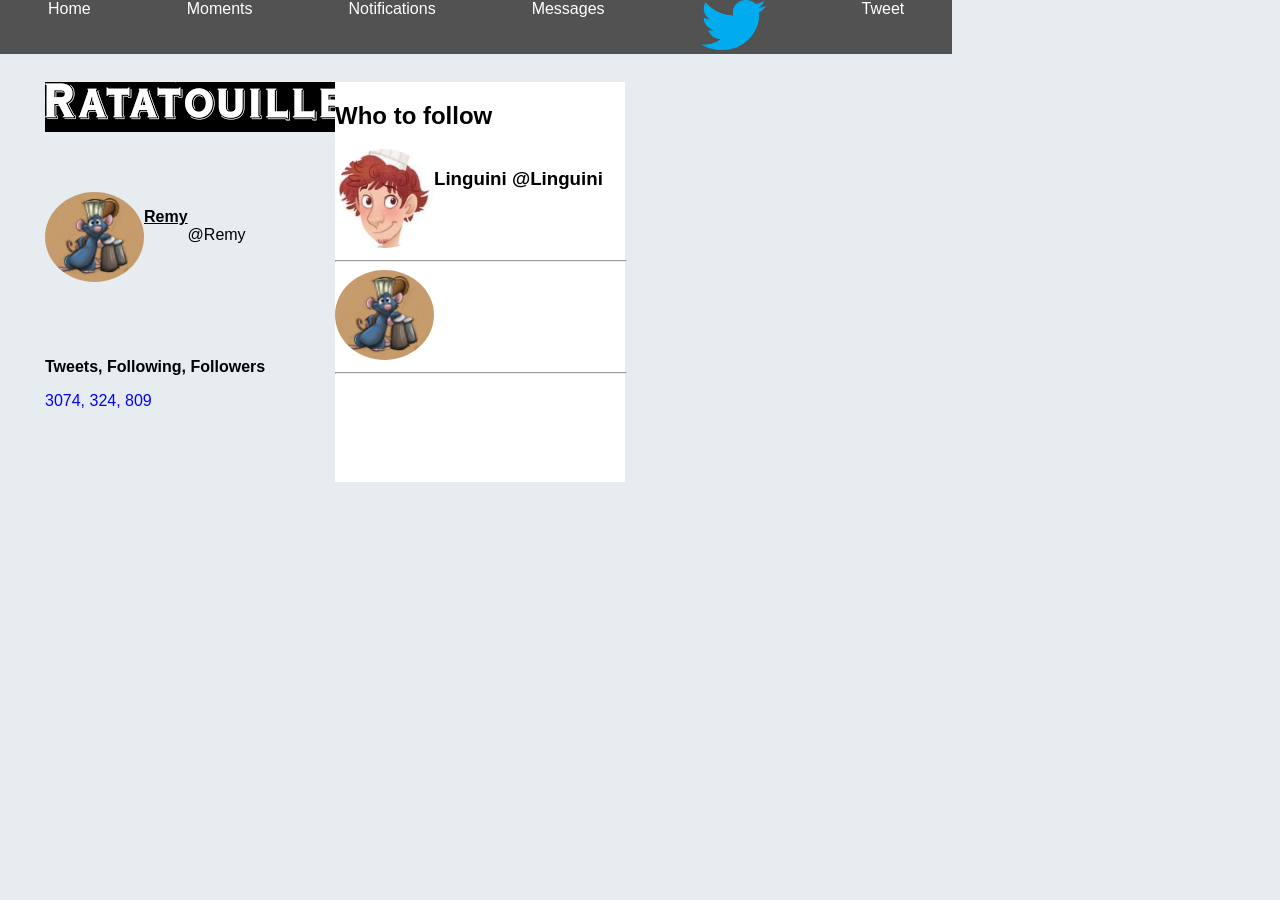
==== lab1-files/index.html @ 5dbcbe1a "stuff we did in lab" ====
<!DOCTYPE html>
<html>

<head>
  <title></title>
  <link rel="stylesheet" type="text/css" href="index.css">

</head>

<body>
  <header class="top-bar">
    <ul> <!--Taken from W3Schools, navbar-->
      <li><a href="#home">Home</a></li>
      <li><a href="#moments">Moments</a></li>
      <li><a href="#notifications">Notifications</a></li>
      <li><a href="#messages">Messages</a></li>
      <li class="Icon"><a href="#Icon"> <!--Probably can make this an element that centers on center of header-->
          <img src="./images/twitter-logo.png" width="65rem" height="50rem">
        </a>
      </li>
      <li class="Tweet"><a href="#tweet">Tweet</a></li>
    </ul>
  </header>

  <!-- TODO: Create HTML elements for Twitter mockup inside body -->
  <div class="content-wrapper">
    <div class="Content-Left">
      <div> <!--Cover Picture-->
        <img src="./images/ratatouille-banner.png">
      </div>
      <div class="Profile_Pic"> <!--Profile Picture-->
        <img src="./images/ratatouille.jpg">
      </div>
      <p><u><b>Remy</b></u></p>
      <p><br>@Remy</p>
      <div> <!--Profile Stats-->
        <p> <b>Tweets, Following, Followers</b> <br></p>
        <p class="profile-stats"> 3074, 324, 809</p>
      </div>
    </div>
    <div class="Content-Center"> </div>
    <div class="Content-Right">
      <h2>Who to follow</h2>
      <div class="profile-suggestion">
        <div class="Profile_Pic"><img src="./images/linguini.png"></div>
        <h3><b>Linguini</b> @Linguini</h3>
      </div>
      <hr class="line">
      <div>
        <div class="Profile_Pic"><img src="./images/ratatouille.jpg"></div>
      </div>
      <hr class="line">
    </div>
  </div>

</body>

</html>
---- lab1-files/index.css ----
/* Feel free to edit CSS of body if you'd like. We provide you the light gray background color and font family in the body styling */
body {
  font-family: "Helvetica Neue",Helvetica,Arial,sans-serif;
  margin: 0;
  background-color: #e6ecf0;
}

.top-bar{
  max-width: 1190px;
}

/* TODO: Create CSS for your Twitter Mockup */
ul {
  list-style-type: none;
  margin: 0;
  padding: 0;
  background-color: #525252;
  display: flex;
  position: fixed;
  top: 0; left: 0;
  z-index: 100;
}

ul li a {
  display: flexbox;
  color: white;
  padding: 1rem 3rem;
  text-decoration: none;
}

ul li a:hover {
  background-color: lightblue;
}

.Icon {
  justify-content: center;
}

.Tweet {
  margin-left: auto;
}

.content-wrapper {
  padding-top: 2%;
  max-width: 1190px;
  margin: 56px auto;
  background-color: #E6ECF0;
  display: flex;
}
.Content-Left {
  width: 290px;
  display: flex;
  flex-direction: row;
  flex-wrap: wrap;
  
}

.Profile_Pic img {
  border: blue 10px;
  border-radius: 50%;
  max-width: 99px; 
}

.Content-Center {

}

.Content-Right{
  width: 290px;
  height: 400px;
  background-color: white;
  display: flex;
  flex-direction: column;
}

.profile-suggestion {
  display: flex;
}

.line {
  width: 100%;
}

.profile-stats{
  color:blue
}
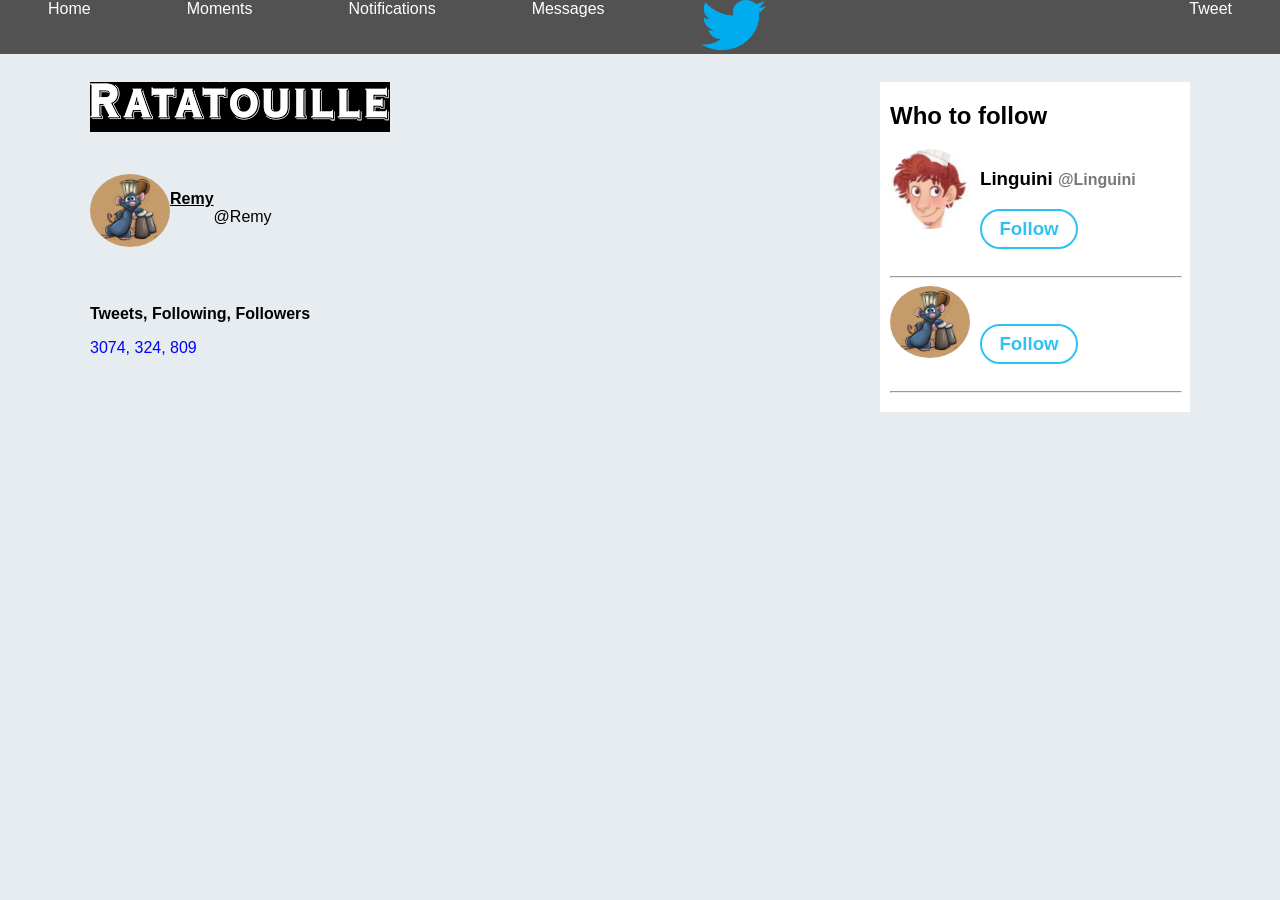
==== commit d3eceb80: "Expanded top bar, filled out right content" ====
--- a/lab1-files/index.html
+++ b/lab1-files/index.html
@@ -41,13 +41,21 @@
     <div class="Content-Center"> </div>
     <div class="Content-Right">
       <h2>Who to follow</h2>
+
       <div class="profile-suggestion">
         <div class="Profile_Pic"><img src="./images/linguini.png"></div>
-        <h3><b>Linguini</b> @Linguini</h3>
+        <div>
+          <h3>Linguini <small class="at">@Linguini</small></h3>
+          <h3 class="follow-button">Follow</h3>
+        </div>
       </div>
       <hr class="line">
-      <div>
+      <div class="profile-suggestion">
         <div class="Profile_Pic"><img src="./images/ratatouille.jpg"></div>
+        <div>
+          <div class="placeholder"></div>
+          <h3 class="follow-button">Follow</h3>
+        </div>
       </div>
       <hr class="line">
     </div>
--- a/lab1-files/index.css
+++ b/lab1-files/index.css
@@ -6,7 +6,11 @@
 }
 
 .top-bar{
-  max-width: 1190px;
+  position: fixed;
+  top: 0; left: 0;
+  right: 0;
+  z-index: 100;
+  height: 46px;
 }
 
 /* TODO: Create CSS for your Twitter Mockup */
@@ -16,9 +20,9 @@
   padding: 0;
   background-color: #525252;
   display: flex;
-  position: fixed;
+  /*position: fixed;
   top: 0; left: 0;
-  z-index: 100;
+  z-index: 100;*/
 }
 
 ul li a {
@@ -46,6 +50,7 @@
   margin: 56px auto;
   background-color: #E6ECF0;
   display: flex;
+  justify-content: center;
 }
 .Content-Left {
   width: 290px;
@@ -58,23 +63,44 @@
 .Profile_Pic img {
   border: blue 10px;
   border-radius: 50%;
-  max-width: 99px; 
+  max-width: 80px; 
 }
 
 .Content-Center {
-
+  width: 500px;
 }
 
 .Content-Right{
   width: 290px;
-  height: 400px;
+  height: 330px;
   background-color: white;
   display: flex;
   flex-direction: column;
+  padding-left: 10px;
+  padding-right: 10px;
+}
+
+.follow-button {
+  color: rgb(45, 194, 244);
+  border: 2px solid rgb(45, 194, 244);
+  border-radius: 20px;
+  padding: 7px;
+  width: 80px;
+  text-align: center;
 }
 
 .profile-suggestion {
   display: flex;
+  gap: 10px;
+}
+
+.placeholder {
+  height: 20px;
+}
+
+.at {
+  color: rgb(120, 120, 120);
+  font-size: 16px;
 }
 
 .line {
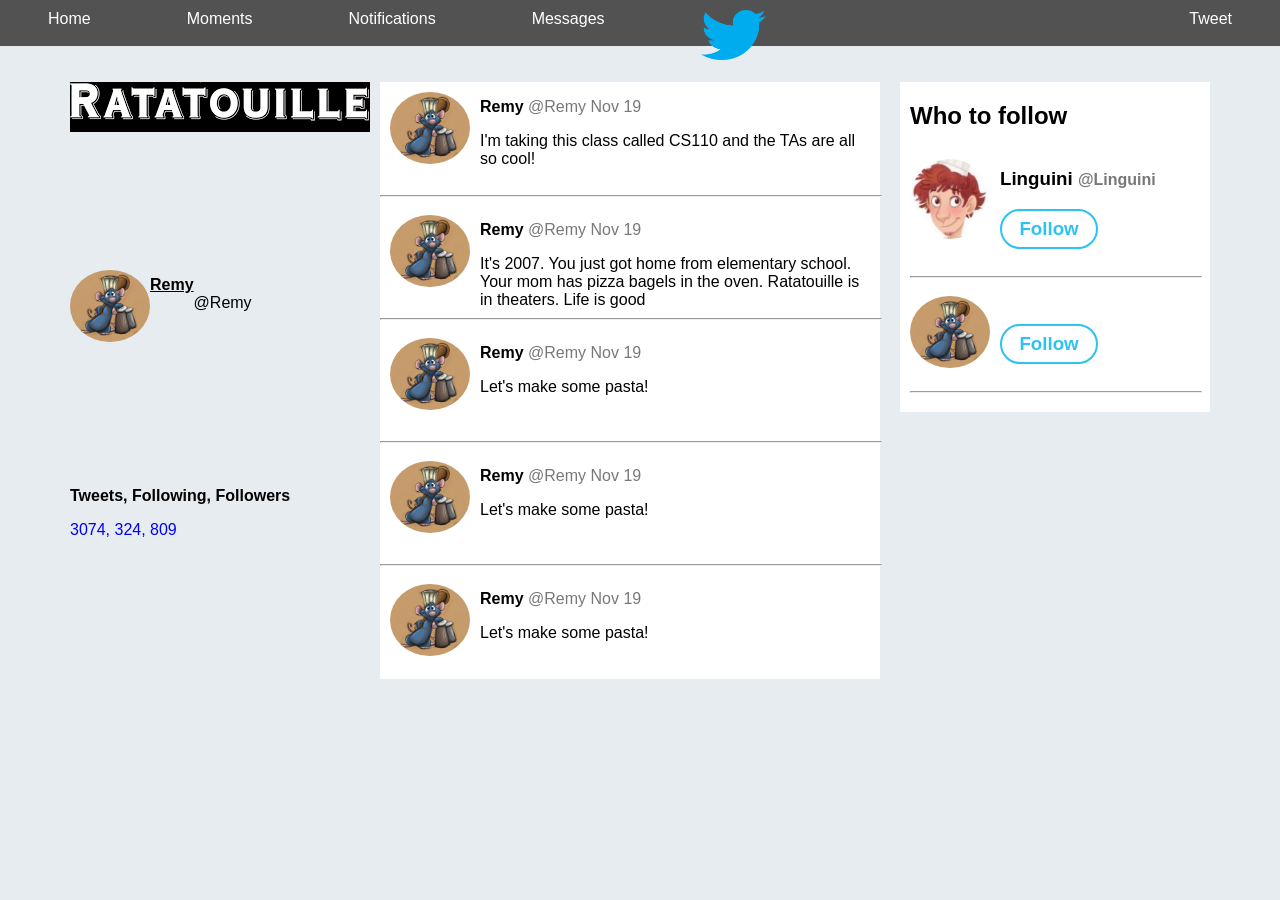
==== commit 3cfac0bc: "Added tweets box" ====
--- a/lab1-files/index.html
+++ b/lab1-files/index.html
@@ -9,7 +9,8 @@
 
 <body>
   <header class="top-bar">
-    <ul> <!--Taken from W3Schools, navbar-->
+    <div class="nav-elements">
+      <ul> <!--Taken from W3Schools, navbar-->
       <li><a href="#home">Home</a></li>
       <li><a href="#moments">Moments</a></li>
       <li><a href="#notifications">Notifications</a></li>
@@ -20,6 +21,7 @@
       </li>
       <li class="Tweet"><a href="#tweet">Tweet</a></li>
     </ul>
+    </div>
   </header>
 
   <!-- TODO: Create HTML elements for Twitter mockup inside body -->
@@ -38,7 +40,46 @@
         <p class="profile-stats"> 3074, 324, 809</p>
       </div>
     </div>
-    <div class="Content-Center"> </div>
+    <div class="Content-Center">
+      <div class="tweet">
+        <div class="Profile_Pic"><img src="./images/ratatouille.jpg"></div>
+        <div class="tweet-content"><p><b>Remy</b> <small class="at">@Remy Nov 19</small></p>
+        <p>I'm taking this class called CS110 and the TAs are all so cool!</p></div>
+      </div>
+
+      <hr class="line">
+
+      <div class="tweet">
+        <div class="Profile_Pic"><img src="./images/ratatouille.jpg"></div>
+        <div class="tweet-content"><p><b>Remy</b> <small class="at">@Remy Nov 19</small></p>
+        <p>It's 2007. You just got home from elementary school. Your mom has pizza bagels in the oven. Ratatouille is in theaters. Life is good</p></div>
+      </div>
+
+      <hr class="line">
+
+      <div class="tweet">
+        <div class="Profile_Pic"><img src="./images/ratatouille.jpg"></div>
+        <div class="tweet-content"><p><b>Remy</b> <small class="at">@Remy Nov 19</small></p>
+        <p>Let's make some pasta!</p></div>
+      </div>
+
+      <hr class="line">
+
+      <div class="tweet">
+        <div class="Profile_Pic"><img src="./images/ratatouille.jpg"></div>
+        <div class="tweet-content"><p><b>Remy</b> <small class="at">@Remy Nov 19</small></p>
+        <p>Let's make some pasta!</p></div>
+      </div>
+
+      <hr class="line">
+
+      <div class="tweet">
+        <div class="Profile_Pic"><img src="./images/ratatouille.jpg"></div>
+        <div class="tweet-content"><p><b>Remy</b> <small class="at">@Remy Nov 19</small></p>
+        <p>Let's make some pasta!</p></div>
+      </div>
+    
+    </div>
     <div class="Content-Right">
       <h2>Who to follow</h2>
 
--- a/lab1-files/index.css
+++ b/lab1-files/index.css
@@ -11,6 +11,11 @@
   right: 0;
   z-index: 100;
   height: 46px;
+  background-color: #525252;
+}
+
+.nav-elements {
+  margin-top: 10px;
 }
 
 /* TODO: Create CSS for your Twitter Mockup */
@@ -18,7 +23,6 @@
   list-style-type: none;
   margin: 0;
   padding: 0;
-  background-color: #525252;
   display: flex;
   /*position: fixed;
   top: 0; left: 0;
@@ -64,10 +68,28 @@
   border: blue 10px;
   border-radius: 50%;
   max-width: 80px; 
+  margin-top: 10px;
 }
 
 .Content-Center {
   width: 500px;
+  display: flex;
+  flex-direction: column;
+  background-color: white;
+  margin-left: 20px;
+  margin-right: 20px;
+}
+
+.tweet {
+  height: 100px;
+  display: flex;
+  margin-left: 10px;
+  margin-right: 10px;
+  margin-bottom: 5px;
+}
+
+.tweet-content {
+  margin-left: 10px;
 }
 
 .Content-Right{
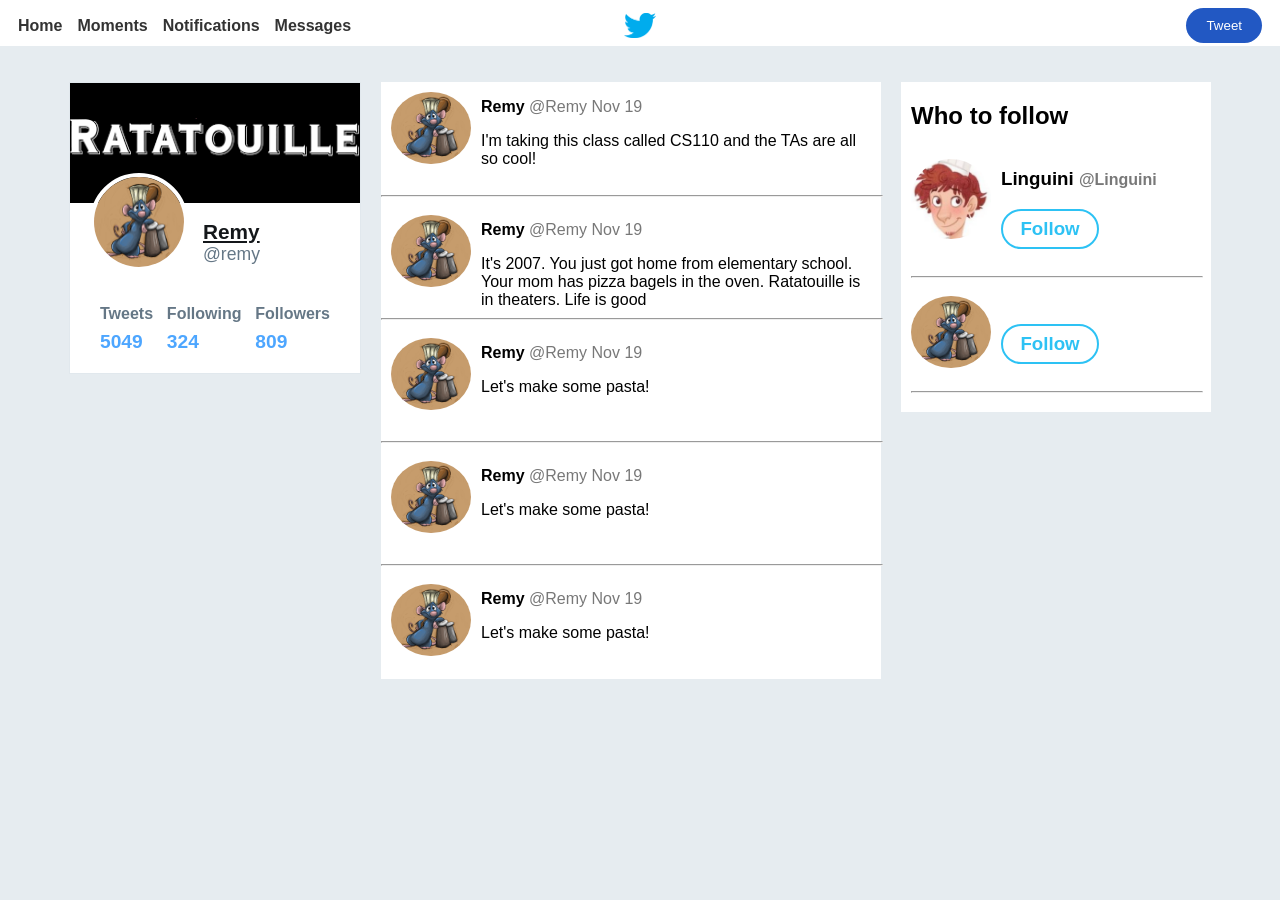
==== commit 198a397e: "Fixed navbar and content left" ====
--- a/lab1-files/index.html
+++ b/lab1-files/index.html
@@ -8,38 +8,61 @@
 </head>
 
 <body>
-  <header class="top-bar">
-    <div class="nav-elements">
-      <ul> <!--Taken from W3Schools, navbar-->
-      <li><a href="#home">Home</a></li>
-      <li><a href="#moments">Moments</a></li>
-      <li><a href="#notifications">Notifications</a></li>
-      <li><a href="#messages">Messages</a></li>
-      <li class="Icon"><a href="#Icon"> <!--Probably can make this an element that centers on center of header-->
-          <img src="./images/twitter-logo.png" width="65rem" height="50rem">
-        </a>
-      </li>
-      <li class="Tweet"><a href="#tweet">Tweet</a></li>
-    </ul>
+  <header>
+    <div>
+    <nav class="navbar">
+
+      <ul class="menu">
+        <li class="item"><a href="#">Home</a></li>
+        <li class="item"><a href="#">Moments</a></li>
+        <li class="item"><a href="#">Notifications</a></li>
+        <li class="item"><a href="#">Messages</a></li>
+      </ul>
+
+      <img
+        src="./images/twitter-logo.png"
+        alt="Logo"
+        class="logo"
+      />
+
+      <button>Tweet</button>
+    </nav>
     </div>
   </header>
 
   <!-- TODO: Create HTML elements for Twitter mockup inside body -->
   <div class="content-wrapper">
-    <div class="Content-Left">
-      <div> <!--Cover Picture-->
-        <img src="./images/ratatouille-banner.png">
-      </div>
-      <div class="Profile_Pic"> <!--Profile Picture-->
-        <img src="./images/ratatouille.jpg">
-      </div>
-      <p><u><b>Remy</b></u></p>
-      <p><br>@Remy</p>
-      <div> <!--Profile Stats-->
-        <p> <b>Tweets, Following, Followers</b> <br></p>
-        <p class="profile-stats"> 3074, 324, 809</p>
-      </div>
+    <div class="content-left">
+
+  <div class="cover-picture">
+    <img src="./images/ratatouille-banner.png" alt="Cover Banner">
+  </div>
+
+  <div class="profile-info-row">
+    <div class="profile-pic">
+      <img src="./images/ratatouille.jpg" alt="Remy">
     </div>
+    <div class="profile-text">
+      <p class="name"><u><b>Remy</b></u></p>
+      <p class="handle">@remy</p>
+    </div>
+  </div>
+  <div class="profile-stats">
+    <div class="stat">
+      <span class="stat-label">Tweets</span>
+      <span class="stat-value">5049</span>
+    </div>
+    <div class="stat">
+      <span class="stat-label">Following</span>
+      <span class="stat-value">324</span>
+    </div>
+    <div class="stat">
+      <span class="stat-label">Followers</span>
+      <span class="stat-value">809</span>
+    </div>
+  </div>
+
+</div>
     <div class="Content-Center">
       <div class="tweet">
         <div class="Profile_Pic"><img src="./images/ratatouille.jpg"></div>
--- a/lab1-files/index.css
+++ b/lab1-files/index.css
@@ -5,45 +5,66 @@
   background-color: #e6ecf0;
 }
 
-.top-bar{
+
+
+/* TODO: Create CSS for your Twitter Mockup */
+.navbar {
+  display: grid;
+  grid-template-columns: 1fr auto 1fr; 
+  background: #fff;
+  padding: 8px 18px;
+  margin: 0;
+  width: 100%;
+  height: 46px;
+  box-sizing: border-box;
+  align-items: center;
   position: fixed;
-  top: 0; left: 0;
+  top: 0;
+  left: 0;
   right: 0;
   z-index: 100;
-  height: 46px;
-  background-color: #525252;
-}
-
-.nav-elements {
-  margin-top: 10px;
-}
-
-/* TODO: Create CSS for your Twitter Mockup */
-ul {
+}
+
+.logo {
+  width: 2rem;
+  justify-self: center; /* Centers the logo perfectly inside the middle column */
+}
+
+.menu {
+  display: flex;
   list-style-type: none;
   margin: 0;
   padding: 0;
-  display: flex;
-  /*position: fixed;
-  top: 0; left: 0;
-  z-index: 100;*/
-}
-
-ul li a {
-  display: flexbox;
+}
+
+.item {
+  margin: 0 15px 0 0; /* Adjusted slightly so the left side is flush, pushing margin to the right */
+}
+
+.item a {
+  text-decoration: none;
+  color: #333;
+  font-weight: bold;
+}
+
+.item a:hover {
+  color: #2258c3;
+}
+
+button {
+  background-color: #2258c3;
   color: white;
-  padding: 1rem 3rem;
-  text-decoration: none;
-}
-
-ul li a:hover {
-  background-color: lightblue;
-}
-
-.Icon {
-  justify-content: center;
-}
-
+  border: none;
+  padding: 10px 20px;
+  border-radius: 20px;
+  cursor: pointer;
+  justify-self: end;
+
+}
+
+button:hover {
+  background-color: #fd2df3;
+}
 .Tweet {
   margin-left: auto;
 }
@@ -56,13 +77,92 @@
   display: flex;
   justify-content: center;
 }
-.Content-Left {
+/* Main Container */
+.content-left {
   width: 290px;
-  display: flex;
-  flex-direction: row;
-  flex-wrap: wrap;
-  
-}
+  height:fit-content;
+  background-color: white;
+  font-family: Arial, sans-serif;
+  border: 1px solid #e1e8ed;
+  position: relative; /* Acts as an anchor for the absolutely positioned cover */
+}
+
+.cover-picture {
+  position: absolute; 
+  top: 0;
+  left: 0;
+  width: 100%;
+  height: 120px; 
+  z-index: 1; 
+  background-color: black;
+}
+
+.cover-picture img {
+  width: 100%;
+  height: 100%;
+  object-fit:contain; 
+}
+
+.profile-info-row {
+  position: relative; 
+  z-index: 2;
+  padding-top: 90px; 
+  padding-left: 20px;
+  display: flex;
+  align-items: flex-end;
+}
+
+.profile-pic img {
+  width: 90px;
+  height: 90px;
+  border-radius: 50%; 
+  border: 4px solid white; 
+}
+
+.profile-text {
+  margin-left: 15px;
+  z-index: 4;
+  margin-bottom: 10px;
+}
+
+.profile-text .name {
+  margin: 0;
+  font-size: 1.3rem;
+  color: #14171a;
+}
+
+.profile-text .handle {
+  margin: 0;
+  color: #657786;
+  font-size: 1.1rem;
+}
+
+/* --- ROW 3: Profile Stats --- */
+.profile-stats {
+  display: flex;
+  justify-content: space-between; 
+  padding: 20px 30px;
+  margin-top: 10px;
+}
+
+.stat {
+  display: flex;
+  flex-direction: column; 
+}
+
+.stat-label {
+  color: #657786;
+  font-weight: bold;
+  font-size: 1rem;
+  margin-bottom: 8px;
+}
+
+.stat-value {
+  color: #4da6ff; 
+  font-weight: bold;
+  font-size: 1.2rem;
+}
+
 
 .Profile_Pic img {
   border: blue 10px;
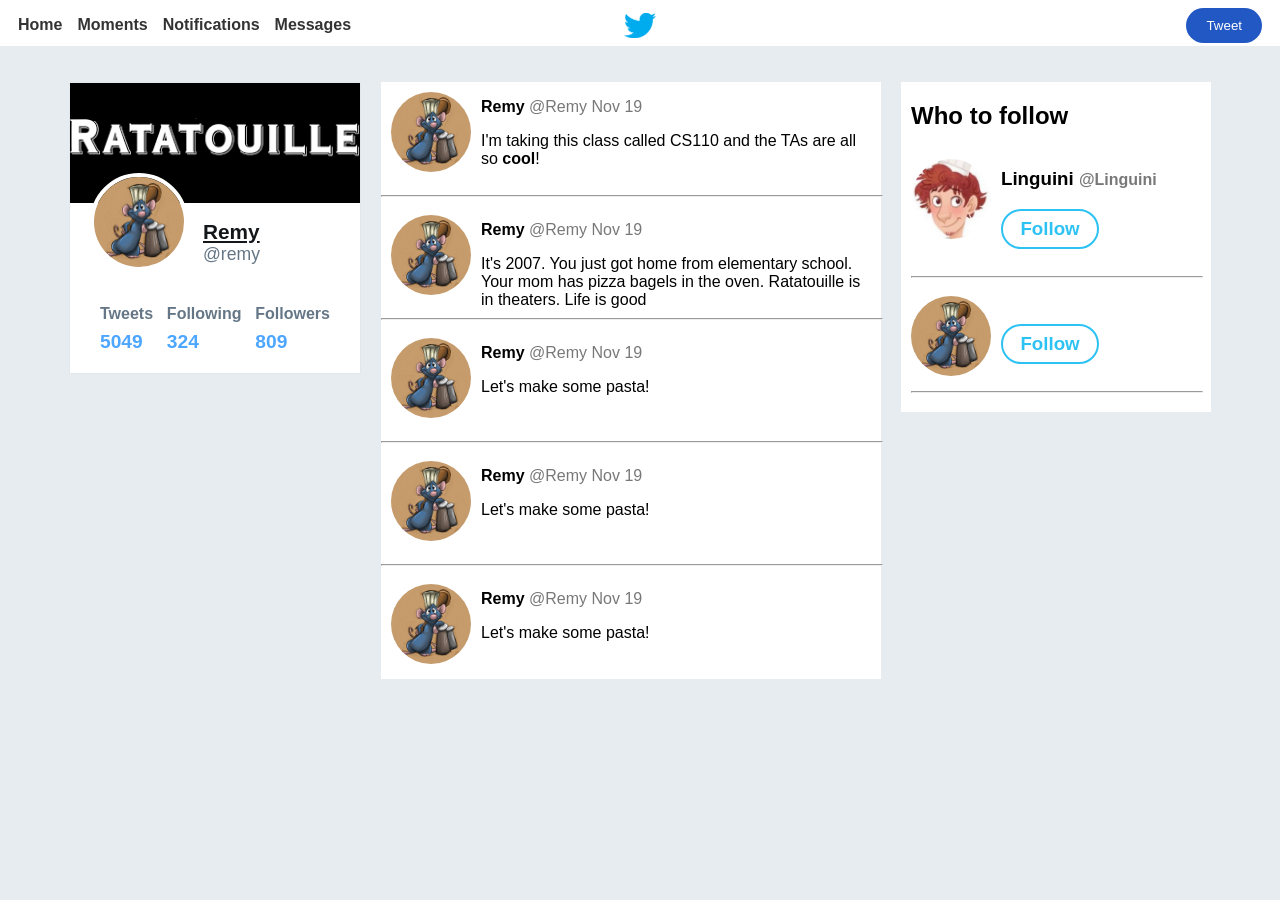
==== commit 72a8df3f: "Twitter mockup details" ====
--- a/lab1-files/index.html
+++ b/lab1-files/index.html
@@ -9,7 +9,8 @@
 
 <body>
   <header>
-    <div>
+    <div role="navigation">
+      <a href="#main-content" class="skip-link">Jump to main content</a>
     <nav class="navbar">
 
       <ul class="menu">
@@ -31,7 +32,7 @@
   </header>
 
   <!-- TODO: Create HTML elements for Twitter mockup inside body -->
-  <div class="content-wrapper">
+  <div class="content-wrapper" id="main-content">
     <div class="content-left">
 
   <div class="cover-picture">
@@ -63,11 +64,11 @@
   </div>
 
 </div>
-    <div class="Content-Center">
+    <div class="Content-Center" role="main">
       <div class="tweet">
         <div class="Profile_Pic"><img src="./images/ratatouille.jpg"></div>
         <div class="tweet-content"><p><b>Remy</b> <small class="at">@Remy Nov 19</small></p>
-        <p>I'm taking this class called CS110 and the TAs are all so cool!</p></div>
+        <p>I'm taking this class called CS110 and the TAs are all so <span style="font-weight: bold">cool</span>!</p></div>
       </div>
 
       <hr class="line">
--- a/lab1-files/index.css
+++ b/lab1-files/index.css
@@ -5,7 +5,9 @@
   background-color: #e6ecf0;
 }
 
-
+.skip-link {
+  display: none;
+}
 
 /* TODO: Create CSS for your Twitter Mockup */
 .navbar {
@@ -39,6 +41,16 @@
 
 .item {
   margin: 0 15px 0 0; /* Adjusted slightly so the left side is flush, pushing margin to the right */
+  border-bottom-width: 2px;
+  border-top-width: 0px;
+  border-left-width: 0px;
+  border-right-width: 0px;
+  border-style: solid;
+  border-color: white;
+}
+
+.item:hover {
+  border-color: #2258c3;
 }
 
 .item a {
@@ -165,9 +177,9 @@
 
 
 .Profile_Pic img {
-  border: blue 10px;
   border-radius: 50%;
-  max-width: 80px; 
+  width: 80px; 
+  height: 80px;
   margin-top: 10px;
 }
 
@@ -200,6 +212,12 @@
   flex-direction: column;
   padding-left: 10px;
   padding-right: 10px;
+}
+
+@media screen and (max-width: 1200px) {
+  .Content-Right {
+    display: none;
+  }
 }
 
 .follow-button {
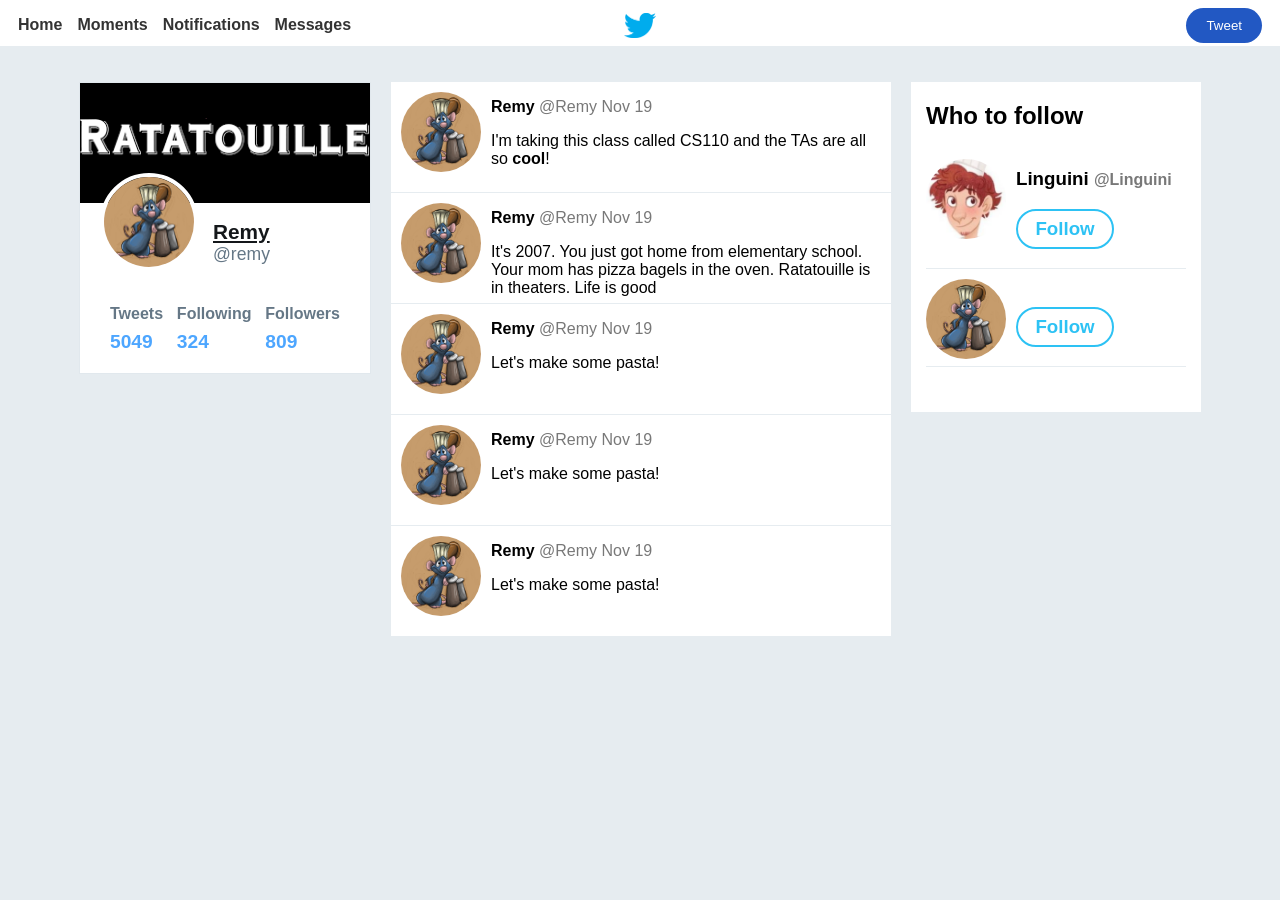
==== commit 3dbba6ab: "Tweaks" ====
--- a/lab1-files/index.html
+++ b/lab1-files/index.html
@@ -71,15 +71,11 @@
         <p>I'm taking this class called CS110 and the TAs are all so <span style="font-weight: bold">cool</span>!</p></div>
       </div>
 
-      <hr class="line">
-
       <div class="tweet">
         <div class="Profile_Pic"><img src="./images/ratatouille.jpg"></div>
         <div class="tweet-content"><p><b>Remy</b> <small class="at">@Remy Nov 19</small></p>
         <p>It's 2007. You just got home from elementary school. Your mom has pizza bagels in the oven. Ratatouille is in theaters. Life is good</p></div>
       </div>
-
-      <hr class="line">
 
       <div class="tweet">
         <div class="Profile_Pic"><img src="./images/ratatouille.jpg"></div>
@@ -87,15 +83,11 @@
         <p>Let's make some pasta!</p></div>
       </div>
 
-      <hr class="line">
-
       <div class="tweet">
         <div class="Profile_Pic"><img src="./images/ratatouille.jpg"></div>
         <div class="tweet-content"><p><b>Remy</b> <small class="at">@Remy Nov 19</small></p>
         <p>Let's make some pasta!</p></div>
       </div>
-
-      <hr class="line">
 
       <div class="tweet">
         <div class="Profile_Pic"><img src="./images/ratatouille.jpg"></div>
@@ -105,7 +97,7 @@
     
     </div>
     <div class="Content-Right">
-      <h2>Who to follow</h2>
+      <h2 class="follow-suggestions">Who to follow</h2>
 
       <div class="profile-suggestion">
         <div class="Profile_Pic"><img src="./images/linguini.png"></div>
@@ -114,7 +106,7 @@
           <h3 class="follow-button">Follow</h3>
         </div>
       </div>
-      <hr class="line">
+
       <div class="profile-suggestion">
         <div class="Profile_Pic"><img src="./images/ratatouille.jpg"></div>
         <div>
@@ -122,7 +114,6 @@
           <h3 class="follow-button">Follow</h3>
         </div>
       </div>
-      <hr class="line">
     </div>
   </div>
 
--- a/lab1-files/index.css
+++ b/lab1-files/index.css
@@ -195,9 +195,11 @@
 .tweet {
   height: 100px;
   display: flex;
-  margin-left: 10px;
-  margin-right: 10px;
-  margin-bottom: 5px;
+  padding-left: 10px;
+  padding-right: 10px;
+  padding-bottom: 10px;
+  border-bottom: 1px solid #e6ecf0;
+  min-height: 51px;
 }
 
 .tweet-content {
@@ -210,8 +212,11 @@
   background-color: white;
   display: flex;
   flex-direction: column;
-  padding-left: 10px;
-  padding-right: 10px;
+}
+
+.follow-suggestions {
+  margin-left: 15px;
+  margin-right: 15px;
 }
 
 @media screen and (max-width: 1200px) {
@@ -232,6 +237,9 @@
 .profile-suggestion {
   display: flex;
   gap: 10px;
+  border-bottom: 1px solid #e6ecf0;
+  margin-left: 15px;
+  margin-right: 15px;
 }
 
 .placeholder {
